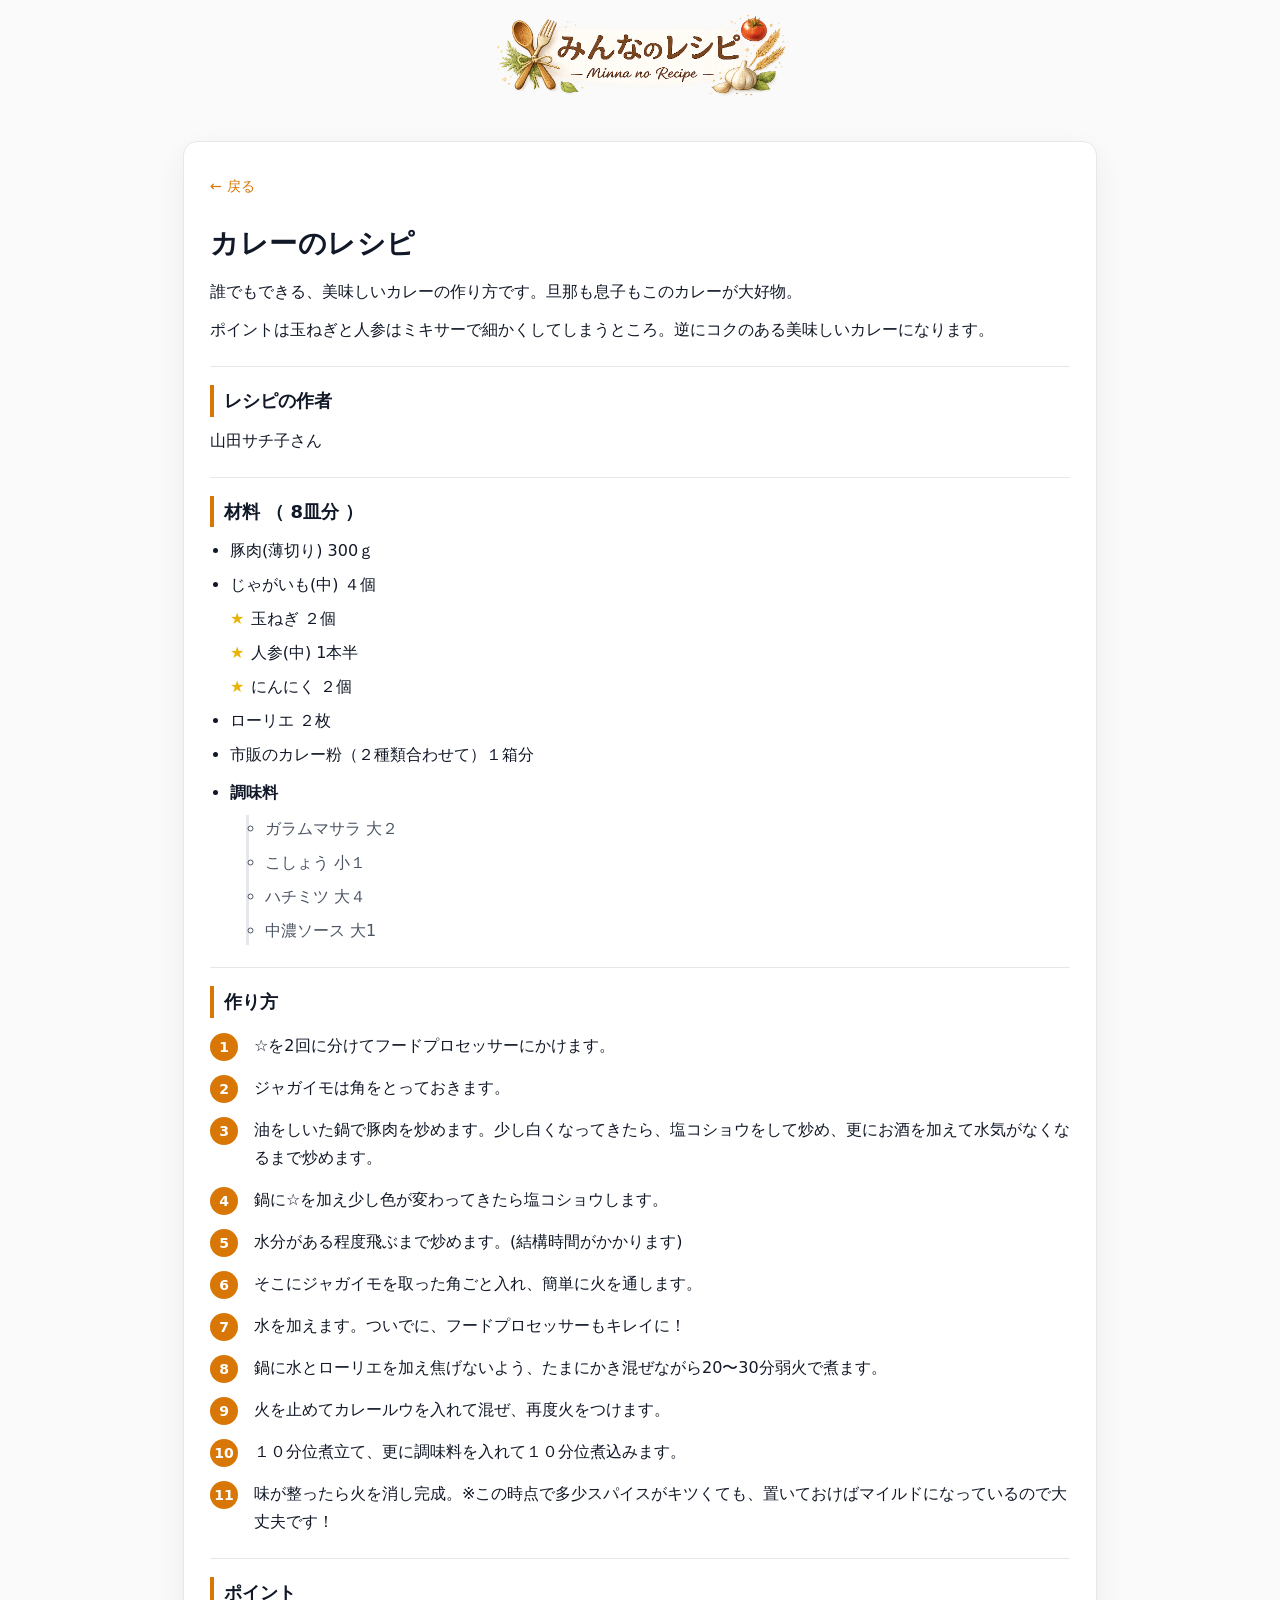
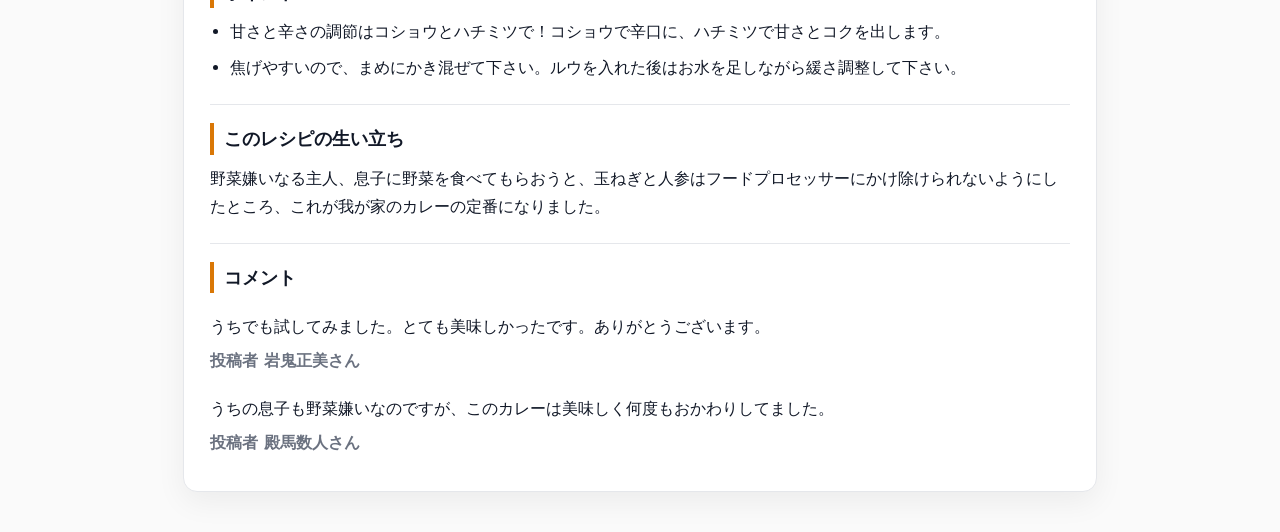
==== recipes/curry.html @ 92e28e50 "コンテンツ内の画像例としてロゴを各ページに追加 変更前まで画像(imgタグ)は肉じゃがページにのみ配置されていた。 画像へのCSS指定をしたい場合、imgタグに適用すれば問題ない様子だったので、 あえ" ====
<!DOCTYPE html>
<html lang="ja">
<head>
  <meta charset="utf-8">
  <title>カレーのレシピ</title>
  <link rel="stylesheet" href="../css/reset.css">
  <link rel="stylesheet" href="../css/styles.css">
</head>

<body>
  <img class="logo" src="../images/logo.png" alt="みんなのレシピ">
  <article>
    <nav class="back-nav">
      <a class="back-link" href="../index.html">← 戻る</a>
    </nav>

    <h1>カレーのレシピ</h1>
    <p>誰でもできる、美味しいカレーの作り方です。旦那も息子もこのカレーが大好物。</p>
    <p>ポイントは玉ねぎと人参はミキサーで細かくしてしまうところ。逆にコクのある美味しいカレーになります。</p>

    <section>
      <h2>レシピの作者</h2>
      <p>山田サチ子さん</p>
    </section>

    <section class="ingredients">
      <h2>材料 （ 8皿分 ）</h2>
      <ul>
        <li>豚肉(薄切り) 300ｇ</li>
        <li>じゃがいも(中) ４個</li>
        <li class="star">玉ねぎ ２個</li>
        <li class="star">人参(中) 1本半</li>
        <li class="star">にんにく ２個</li>
        <li>ローリエ ２枚</li>
        <li>市販のカレー粉（２種類合わせて）１箱分</li>
        <li class="sub-ingredients">
          調味料
          <ul>
            <li>ガラムマサラ 大２</li>
            <li>こしょう 小１</li>
            <li>ハチミツ 大４</li>
            <li>中濃ソース 大1</li>
          </ul>
        </li>
      </ul>
    </section>

    <section class="instructions">
      <h2>作り方</h2>
      <ol>
        <li>☆を2回に分けてフードプロセッサーにかけます。</li>
        <li>ジャガイモは角をとっておきます。</li>
        <li>油をしいた鍋で豚肉を炒めます。少し白くなってきたら、塩コショウをして炒め、更にお酒を加えて水気がなくなるまで炒めます。</li>
        <li>鍋に☆を加え少し色が変わってきたら塩コショウします。</li>
        <li>水分がある程度飛ぶまで炒めます。(結構時間がかかります)</li>
        <li>そこにジャガイモを取った角ごと入れ、簡単に火を通します。</li>
        <li>水を加えます。ついでに、フードプロセッサーもキレイに！</li>
        <li>鍋に水とローリエを加え焦げないよう、たまにかき混ぜながら20〜30分弱火で煮ます。</li>
        <li>火を止めてカレールウを入れて混ぜ、再度火をつけます。</li>
        <li>１０分位煮立て、更に調味料を入れて１０分位煮込みます。</li>
        <li>味が整ったら火を消し完成。※この時点で多少スパイスがキツくても、置いておけばマイルドになっているので大丈夫です！</li>
      </ol>
    </section>

    <section class="tips">
      <h2>ポイント</h2>
      <ul>
        <li>甘さと辛さの調節はコショウとハチミツで！コショウで辛口に、ハチミツで甘さとコクを出します。</li>
        <li>焦げやすいので、まめにかき混ぜて下さい。ルウを入れた後はお水を足しながら緩さ調整して下さい。</li>
      </ul>
    </section>

    <section>
      <h2>このレシピの生い立ち</h2>
      <p>野菜嫌いなる主人、息子に野菜を食べてもらおうと、玉ねぎと人参はフードプロセッサーにかけ除けられないようにしたところ、これが我が家のカレーの定番になりました。</p>
    </section>

    <section>
      <h2>コメント</h2>
      <div>
        <p>うちでも試してみました。とても美味しかったです。ありがとうございます。</p>
        <p><b>投稿者 岩鬼正美さん</b></p>
      </div>
      <div>
        <p>うちの息子も野菜嫌いなのですが、このカレーは美味しく何度もおかわりしてました。</p>
        <p><b>投稿者 殿馬数人さん</b></p>
      </div>
    </section>
  </article>
</body>
</html>
---- css/styles.css ----
/* styles.css - simple & clean recipe layout */

:root{
  --bg: #fafafa;
  --card: #ffffff;
  --text: #111827;
  --muted: #6b7280;
  --border: #e5e7eb;
  --accent: #d97706;
}

body{
  font-family: system-ui, -apple-system, "Segoe UI", Roboto, "Noto Sans JP",
               "Hiragino Sans", "Yu Gothic", sans-serif;
  background: var(--bg);
  color: var(--text);
  line-height: 1.75;
}

/* ========== layout ========== */
article{
  width: min(860px, 92vw);
  margin: 40px auto;
  padding: 28px 26px;
  background: var(--card);
  border: 1px solid var(--border);
  border-radius: 14px;
  box-shadow: 0 10px 30px rgba(0,0,0,.06);
}

.logo {
  width: 300px;
  display: block;
  margin: 0 auto;
}

/* ========== typography ========== */
h1{
  margin: 0 0 10px;
  font-size: 28px;
  letter-spacing: .02em;
}

p{ margin: 10px 0; }

section{
  margin-top: 22px;
  padding-top: 18px;
  border-top: 1px solid var(--border);
}

h2{
  font-size: 18px;
  margin: 0 0 10px;
  padding-left: 10px;
  border-left: 4px solid #d97706;
}

/* ========== lists ========== */
ul, ol{
  margin: 10px 0 0;
  padding-left: 1.25em;
}

li{ margin: 6px 0; }

ol li::marker{
  font-weight: 650;
}

b{ font-weight: 650; }

/* ========== ingredients ========== */
/* メイン材料 */
section.ingredients > ul > li{
  font-weight: 500;
}

/* ☆付き材料 */
section.ingredients li.star::before{
  content: "★";
  color: #eab308;
  font-weight: 800;
  margin-right: 0.4em;
}

section.ingredients li.star{
  list-style: none;
}

/* サブリスト */
section.ingredients li.sub-ingredients > ul{
  margin-top: 8px;
  margin-left: 1em;
  padding-left: 1em;
  border-left: 3px solid var(--border);
}

section.ingredients li.sub-ingredients > ul li{
  font-weight: 500;
  color: #4b5563;
}

section.ingredients li.sub-ingredients{
  margin-top: 10px;
  font-weight: 600; 
}

/* ========== instructions (numbered steps) ========== */
section.instructions ol{
  list-style: none;          /* 標準の数字を消す */
  counter-reset: step;
  padding-left: 0;
}

section.instructions li{
  counter-increment: step;
  position: relative;
  margin: 14px 0;
  padding-left: 44px;        /* 丸数字分の余白 */
}

section.instructions li::before{
  content: counter(step);
  position: absolute;
  left: 0;
  top: 0.1em;

  width: 28px;
  height: 28px;
  border-radius: 50%;

  display: inline-flex;
  align-items: center;
  justify-content: center;

  background: var(--accent);
  color: #fff;
  font-weight: 700;
  font-size: 14px;
}

/* ========== tips ========== */
.tips ul {
  list-style: disc;
}

.tips li {
  margin-bottom: 0.5rem;
}

/* ========== comments ========== */
section:last-of-type > div{
  margin-top: 20px;
}

section:last-of-type > div p{
  margin: 6px 0;
}

section:last-of-type > div p:last-child{
  color: var(--muted);
}

/* ========== responsive ========== */
@media (max-width: 520px){
  article{
    margin: 18px auto;
    padding: 18px 16px;
  }
  h1{ font-size: 24px; }
}

/* ========== index (recipe list) ========== */

article.index .lead {
  color: var(--muted);
  margin-bottom: 20px;
}

.recipe-list {
  list-style: none;
  padding: 0;
  margin: 0;
}

.recipe-list li {
  margin: 14px 0;
}

.recipe-list a {
  display: block;
  padding: 18px 20px;
  border: 1px solid var(--border);
  border-radius: 14px;
  background: var(--card);
  text-decoration: none;
  color: inherit;
  transition: transform .15s ease, box-shadow .15s ease;
}

.recipe-list h2 {
  margin: 0 0 6px;
  font-size: 18px;
  padding-left: 0;
  border-left: none; /* 既存h2装飾を無効化 */
}

.recipe-list p {
  margin: 0;
  color: var(--muted);
  font-size: 14px;
}

/* ========== 戻るナビリンク ========== */

.back-nav {
  margin-bottom: 1rem;
}

.back-link {
  display: inline-block;
  font-size: 0.9rem;
  color: var(--accent);
  text-decoration: none;
  padding: 0.25rem 0;
}

.back-link:hover {
  text-decoration: underline;
}
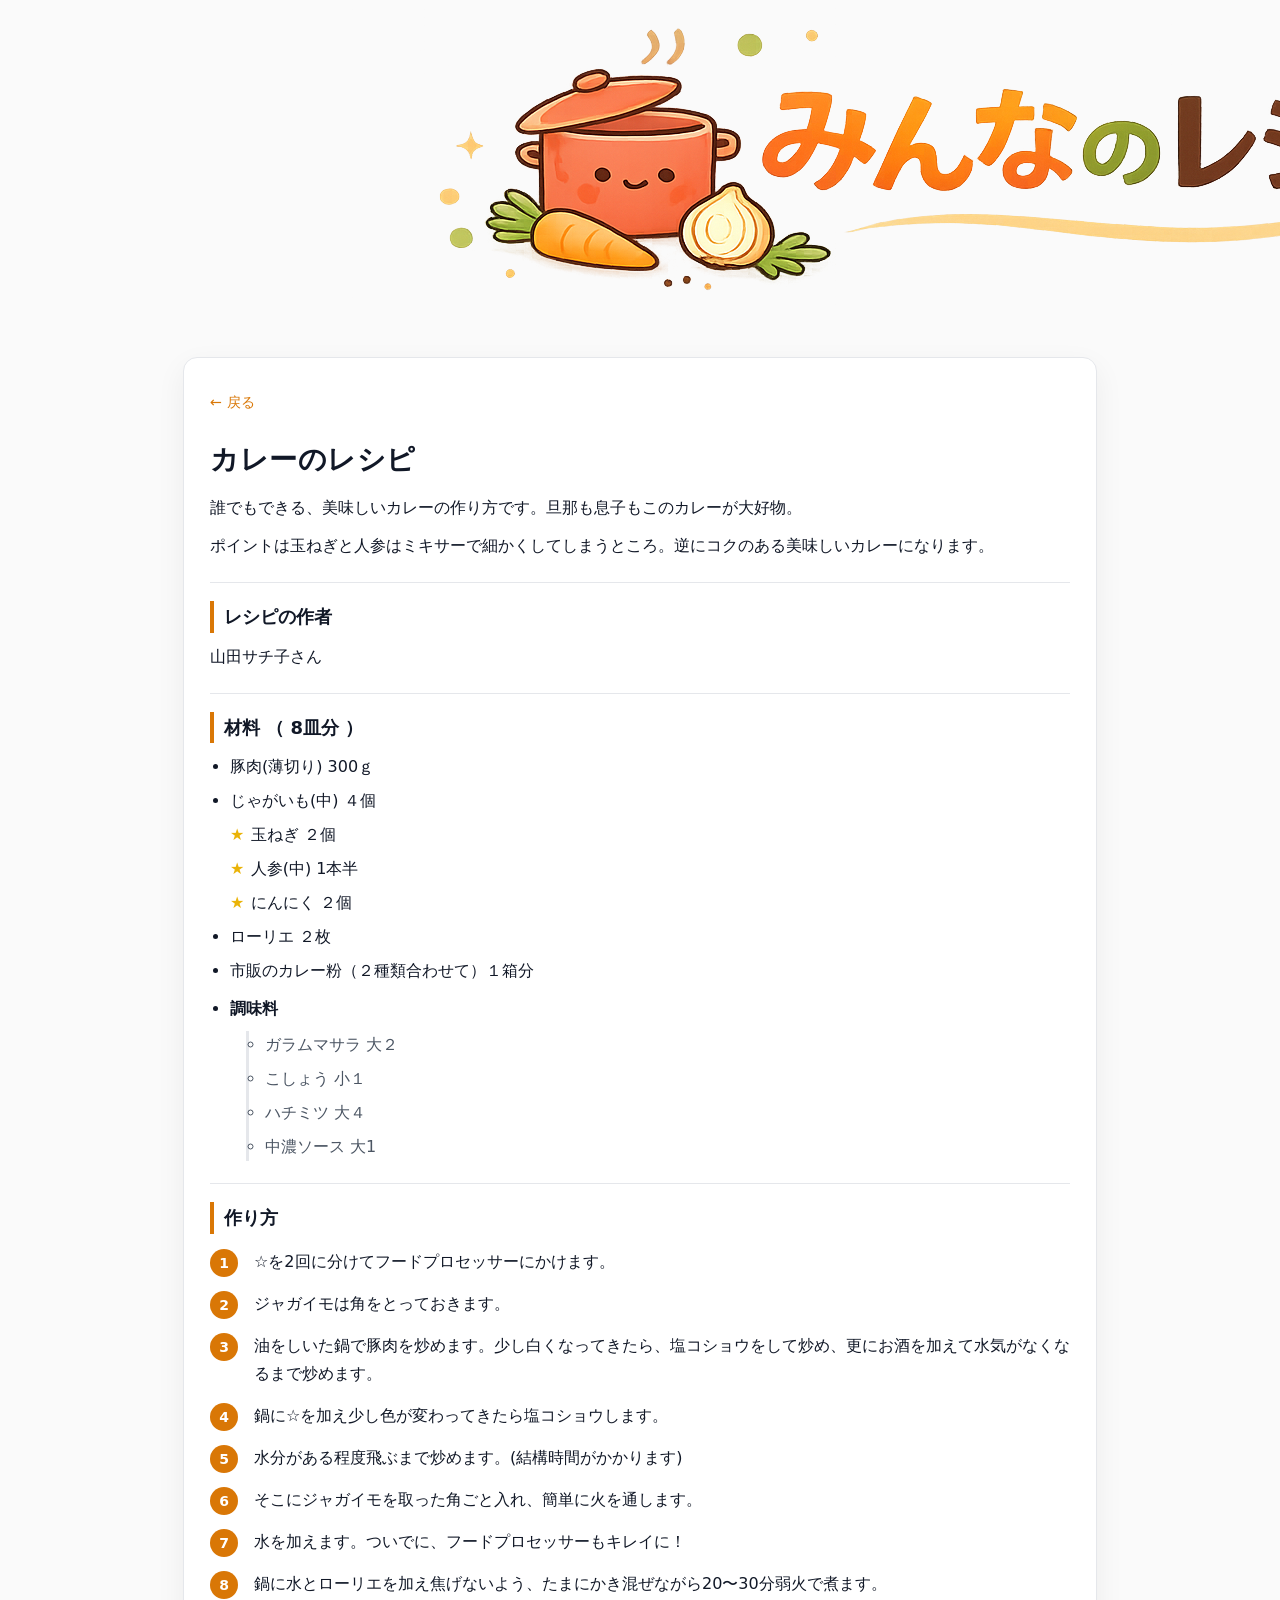
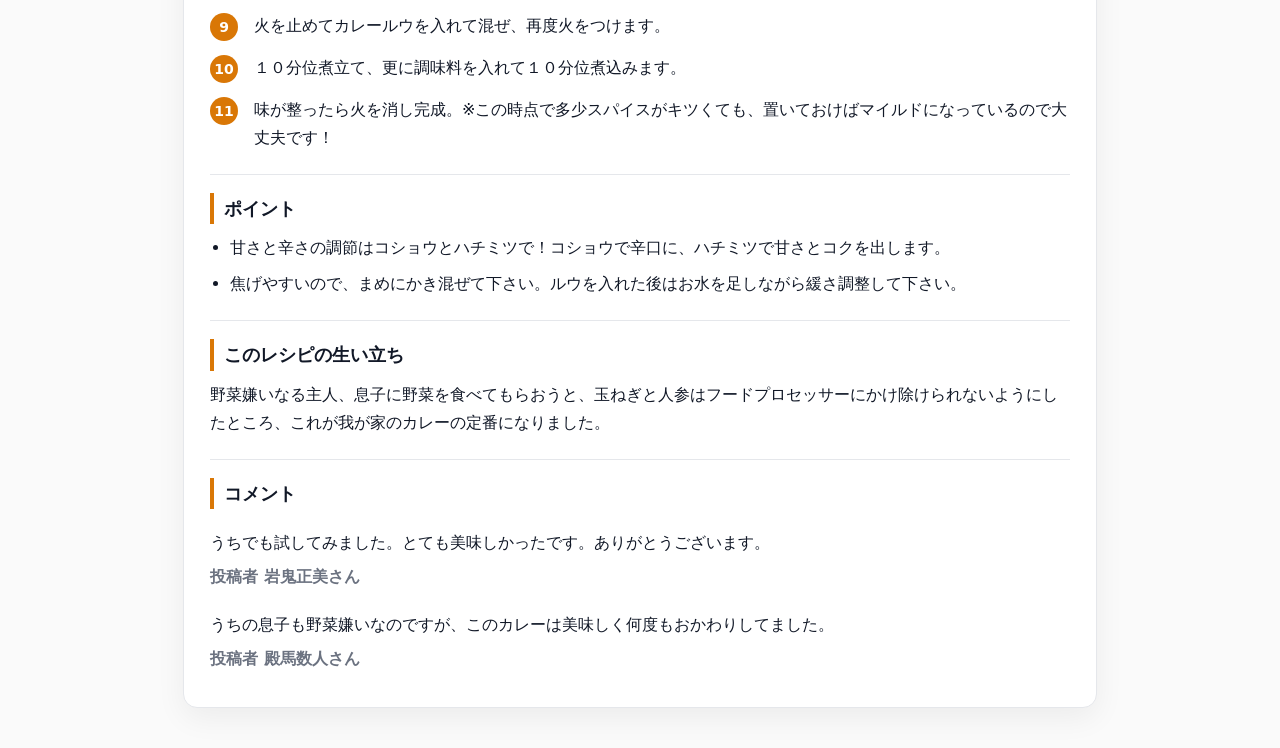
==== commit bde69467: "サービスロゴ画像を追加 画像が肉じゃがレシピ1件のみの場合、画像widthを制限したい場合、 imgタグに直接スタイルを付与して対処することが可能だった。 実際にもっと複雑なサービスと向き合う場合、i" ====
--- a/recipes/curry.html
+++ b/recipes/curry.html
@@ -8,7 +8,9 @@
 </head>
 
 <body>
-  <img class="logo" src="../images/logo.png" alt="みんなのレシピ">
+  <div class="logo-wrap">
+    <img src="../images/logo.png" alt="みんなのレシピ">
+  </div>
   <article>
     <nav class="back-nav">
       <a class="back-link" href="../index.html">← 戻る</a>
--- a/css/styles.css
+++ b/css/styles.css
@@ -28,8 +28,8 @@
   box-shadow: 0 10px 30px rgba(0,0,0,.06);
 }
 
-.logo {
-  width: 300px;
+.logo-wrap {
+  width: 600px;
   display: block;
   margin: 0 auto;
 }
